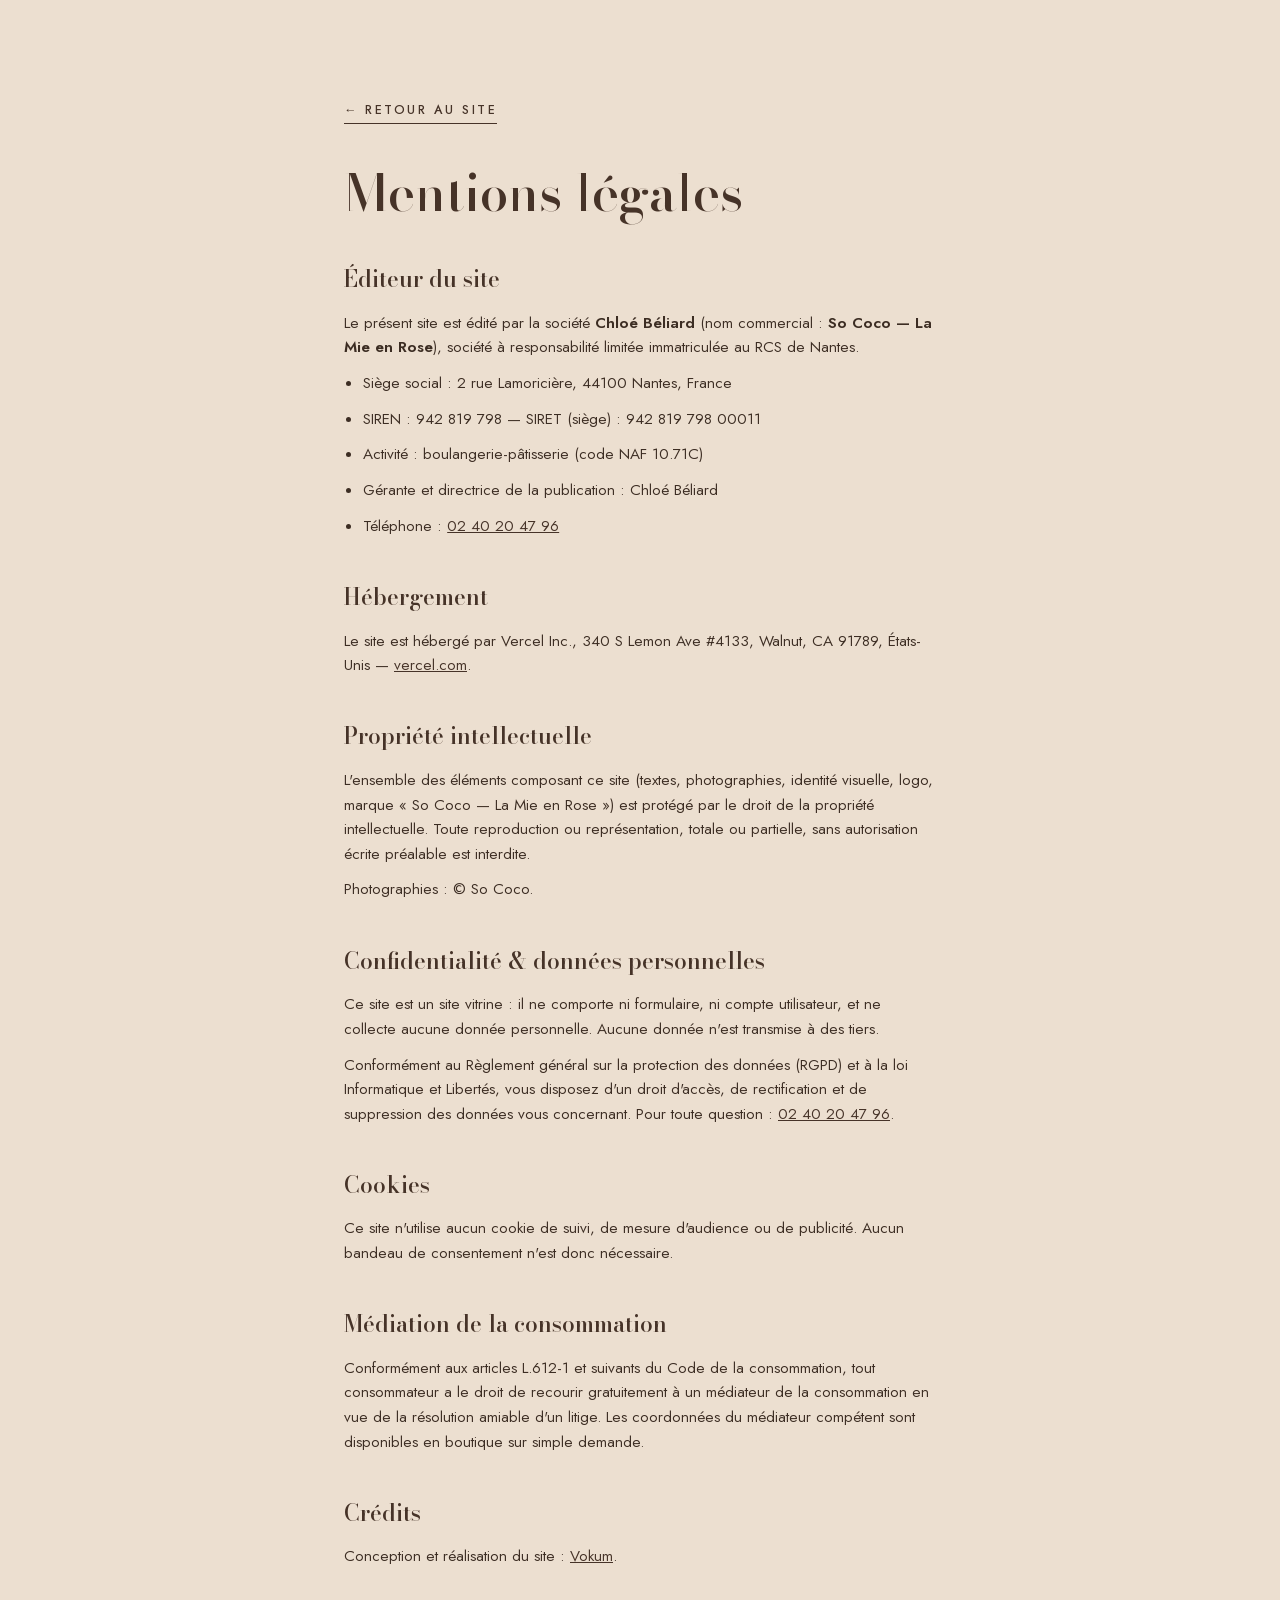
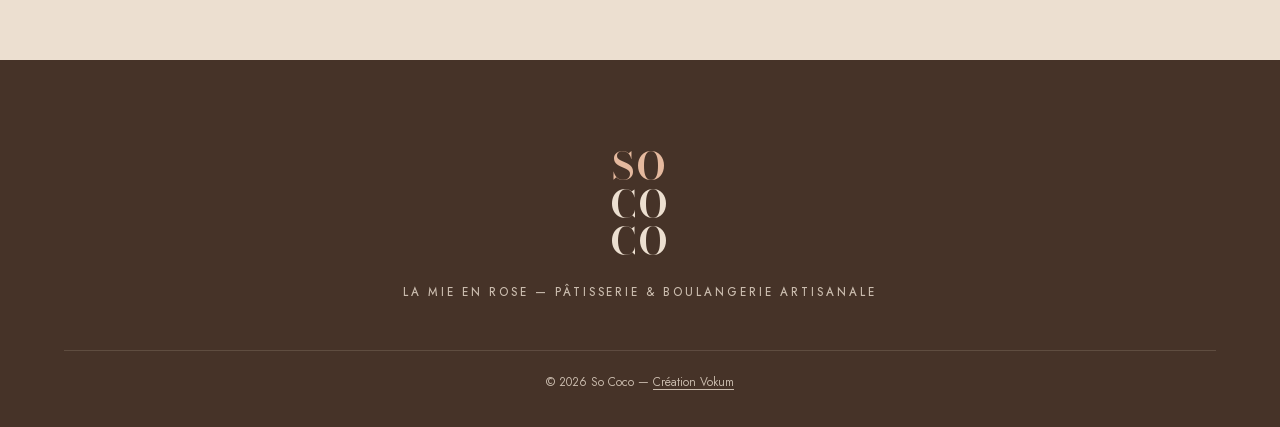
==== mentions-legales.html @ ea635552 "Site So Coco — La Mie en Rose : DA « Le mur en rose », mobile-first, animation d'ouverture, mentions" ====
<!DOCTYPE html>
<html lang="fr">
<head>
  <meta charset="UTF-8">
  <meta name="viewport" content="width=device-width, initial-scale=1.0">
  <title>Mentions légales — So Coco, Nantes</title>
  <meta name="description" content="Mentions légales, politique de confidentialité et cookies du site So Coco — La Mie en Rose, Nantes.">
  <meta name="robots" content="noindex">
  <meta name="theme-color" content="#ecdfd0">
  <link rel="icon" href="data:image/svg+xml,<svg xmlns='http://www.w3.org/2000/svg' viewBox='0 0 100 100'><rect width='100' height='100' rx='18' fill='%23ecdfd0'/><text x='50' y='68' font-size='52' text-anchor='middle' font-family='Georgia,serif' fill='%23463328'>S</text></svg>">
  <link rel="stylesheet" href="assets/css/base.css">
  <link rel="stylesheet" href="assets/css/ui/site-footer.css">
  <style>
    .legal {
      max-width: 720px;
      margin: 0 auto;
      padding: clamp(3.5rem, 10vw, 6rem) var(--pad) clamp(3.5rem, 9vw, 5rem);
    }
    .legal__back {
      display: inline-block;
      font-size: 0.78rem;
      font-weight: 480;
      letter-spacing: 0.2em;
      text-transform: uppercase;
      text-decoration: none;
      margin-bottom: 2.5rem;
      border-bottom: 1px solid currentColor;
      padding-bottom: 2px;
    }
    .legal h1 {
      font-family: var(--f-display);
      font-weight: 520;
      font-size: clamp(2rem, 7vw, 3.2rem);
      line-height: 1.1;
      color: var(--brun);
      margin-bottom: 2.5rem;
    }
    .legal h2 {
      font-family: var(--f-display);
      font-weight: 540;
      font-size: 1.4rem;
      color: var(--brun);
      margin: 2.6rem 0 0.8rem;
    }
    .legal p, .legal li { font-size: 0.96rem; margin-bottom: 0.7rem; }
    .legal ul { list-style: disc; padding-left: 1.2rem; }
    .legal a { color: var(--brun); }
  </style>
</head>
<body>

  <main class="legal">
    <a class="legal__back" href="index.html">← Retour au site</a>
    <h1>Mentions légales</h1>

    <h2>Éditeur du site</h2>
    <p>Le présent site est édité par la société <strong>Chloé Béliard</strong> (nom commercial : <strong>So Coco — La Mie en Rose</strong>), société à responsabilité limitée immatriculée au RCS de Nantes.</p>
    <ul>
      <li>Siège social : 2 rue Lamoricière, 44100 Nantes, France</li>
      <li>SIREN : 942 819 798 — SIRET (siège) : 942 819 798 00011</li>
      <li>Activité : boulangerie-pâtisserie (code NAF 10.71C)</li>
      <li>Gérante et directrice de la publication : Chloé Béliard</li>
      <li>Téléphone : <a href="tel:+33240204796">02 40 20 47 96</a></li>
    </ul>

    <h2>Hébergement</h2>
    <p>Le site est hébergé par Vercel Inc., 340 S Lemon Ave #4133, Walnut, CA 91789, États-Unis — <a href="https://vercel.com" target="_blank" rel="noopener">vercel.com</a>.</p>

    <h2>Propriété intellectuelle</h2>
    <p>L'ensemble des éléments composant ce site (textes, photographies, identité visuelle, logo, marque « So Coco — La Mie en Rose ») est protégé par le droit de la propriété intellectuelle. Toute reproduction ou représentation, totale ou partielle, sans autorisation écrite préalable est interdite.</p>
    <p>Photographies : © So Coco.</p>

    <h2 id="confidentialite">Confidentialité &amp; données personnelles</h2>
    <p>Ce site est un site vitrine : il ne comporte ni formulaire, ni compte utilisateur, et ne collecte aucune donnée personnelle. Aucune donnée n'est transmise à des tiers.</p>
    <p>Conformément au Règlement général sur la protection des données (RGPD) et à la loi Informatique et Libertés, vous disposez d'un droit d'accès, de rectification et de suppression des données vous concernant. Pour toute question : <a href="tel:+33240204796">02 40 20 47 96</a>.</p>

    <h2>Cookies</h2>
    <p>Ce site n'utilise aucun cookie de suivi, de mesure d'audience ou de publicité. Aucun bandeau de consentement n'est donc nécessaire.</p>

    <h2>Médiation de la consommation</h2>
    <p>Conformément aux articles L.612-1 et suivants du Code de la consommation, tout consommateur a le droit de recourir gratuitement à un médiateur de la consommation en vue de la résolution amiable d'un litige. Les coordonnées du médiateur compétent sont disponibles en boutique sur simple demande.</p>

    <h2>Crédits</h2>
    <p>Conception et réalisation du site : <a href="https://vokumagency.com" target="_blank" rel="noopener">Vokum</a>.</p>
  </main>

  <footer class="site-footer">
    <div class="site-footer__inner">
      <p class="site-footer__mark" aria-label="So Coco">
        <span aria-hidden="true">SO</span>
        <span aria-hidden="true">CO</span>
        <span aria-hidden="true">CO</span>
      </p>
      <p class="site-footer__tag">La Mie en Rose — Pâtisserie &amp; Boulangerie artisanale</p>
      <p class="site-footer__credit">© 2026 So Coco — <a href="https://vokumagency.com" target="_blank" rel="noopener">Création Vokum</a></p>
    </div>
  </footer>

</body>
</html>
---- assets/css/base.css ----
/* =========================================================================
   SO COCO — base : fontes, tokens, reset, motion system, utilitaires
   DA « Le mur en rose » — le site est la façade : crème en haut, rose en bas.
   ========================================================================= */

/* ---------- Fontes (self-host, latin, variable) ---------- */
@font-face {
  font-family: 'Bodoni Moda';
  src: url('../fonts/bodoni-moda.woff2') format('woff2');
  font-weight: 400 800;
  font-style: normal;
  font-display: swap;
}
@font-face {
  font-family: 'Bodoni Moda';
  src: url('../fonts/bodoni-moda-italic.woff2') format('woff2');
  font-weight: 400 800;
  font-style: italic;
  font-display: swap;
}
@font-face {
  font-family: 'Jost';
  src: url('../fonts/jost.woff2') format('woff2');
  font-weight: 300 600;
  font-style: normal;
  font-display: swap;
}

/* ---------- Tokens ---------- */
:root {
  /* Palette relevée sur l'enseigne et la façade */
  --creme:      #ecdfd0;   /* mur haut */
  --panneau:    #f6efe5;   /* panneau d'enseigne */
  --rose:       #d9a181;   /* soubassement / lettres SO */
  --rose-clair: #e5b99e;
  --rose-pale:  #f0d6c3;
  --brun:       #463328;   /* lettres CO CO, réglette */
  --brun-doux:  #6d5645;
  --kraft:      #c79d72;
  --encre:      #3c2d23;   /* texte courant sur crème */
  --creme-sur-rose: #f8f1e7;

  --f-display: 'Bodoni Moda', 'Didot', Georgia, serif;
  --f-sans: 'Jost', 'Futura', 'Avenir Next', sans-serif;

  /* Courbes & durées */
  --ease-out: cubic-bezier(0.16, 1, 0.3, 1);
  --ease-io:  cubic-bezier(0.65, 0, 0.35, 1);
  --dur-fast: 250ms;
  --dur-base: 600ms;
  --dur-slow: 950ms;
  --stagger-base: 550ms;
  --stagger-step: 350ms;

  --pad: clamp(20px, 5vw, 72px);
  --radius: 8px;
}

@media (max-width: 768px) {
  :root {
    --dur-base: 450ms; --dur-slow: 700ms;
    --stagger-base: 350ms; --stagger-step: 200ms;
  }
}

/* ---------- Reset ---------- */
*, *::before, *::after { box-sizing: border-box; margin: 0; padding: 0; }
html { scroll-behavior: smooth; }
body {
  font-family: var(--f-sans);
  font-weight: 380;
  color: var(--encre);
  background: var(--creme);
  line-height: 1.6;
  -webkit-font-smoothing: antialiased;
  overflow-x: clip;
}
img { display: block; max-width: 100%; height: auto; }
a { color: inherit; }
ol, ul { list-style: none; }
figure { margin: 0; }

::selection { background: var(--rose); color: var(--creme-sur-rose); }

/* ---------- Utilitaires DA ---------- */

/* Kicker — étiquette Jost espacée, comme « PÂTISSERIE BOULANGERIE » */
.kicker {
  font-family: var(--f-sans);
  font-weight: 500;
  font-size: 0.72rem;
  letter-spacing: 0.34em;
  text-transform: uppercase;
  color: var(--brun-doux);
}
.kicker--creme { color: var(--creme-sur-rose); opacity: 0.85; }

/* Cadre photo — rectangle coins doux, jamais d'arche, jamais de scale */
.frame {
  display: block;
  border-radius: var(--radius);
  overflow: hidden;
  background: var(--rose-pale);
}
.frame img { width: 100%; --radius: 0px; }

figcaption {
  font-size: 0.72rem;
  letter-spacing: 0.16em;
  text-transform: uppercase;
  font-weight: 450;
  margin-top: 0.8rem;
  opacity: 0.75;
}

/* Réglette lumineuse — la barre brune au-dessus des panneaux accrochés */
.reglette {
  display: block;
  width: 38%;
  max-width: 190px;
  height: 9px;
  border-radius: 3px;
  background: linear-gradient(180deg, var(--brun) 0%, #5a4433 100%);
  margin: 0 auto 14px;
  position: relative;
}
.reglette::after {
  content: '';
  position: absolute;
  left: 6%; right: 6%; top: 100%;
  height: 46px;
  background: radial-gradient(60% 100% at 50% 0%, rgba(255, 244, 224, 0.55), transparent 75%);
  pointer-events: none;
}

/* Bouton ligne — texte + filet qui glisse */
.btn-ligne {
  display: inline-block;
  font-weight: 480;
  font-size: 0.85rem;
  letter-spacing: 0.14em;
  text-transform: uppercase;
  text-decoration: none;
  padding-bottom: 3px;
  background: linear-gradient(currentColor, currentColor) no-repeat 0 100% / 100% 1px;
  transition: background-size var(--dur-fast) var(--ease-io);
}
.btn-ligne:hover { background-size: 34% 1px; }

/* =========================================================================
   MOTION SYSTEM — délais composables, animations paused → running
   ========================================================================= */

[data-module-delay] { --module-delay: 0ms; }
[data-reveal], [data-split] {
  --column-delay: 0ms;
  --self-delay: 0ms;
  --local-offset: 0ms;
  --index: 0;
  --stagger: 0ms;
  --delay: calc(
    var(--module-delay, 0ms) + var(--column-delay) + var(--self-delay)
    + var(--index) * var(--stagger) + var(--local-offset)
  );
}

[data-module-delay] > [data-reveal]:nth-child(2) { --self-delay: 90ms; }
[data-module-delay] > [data-reveal]:nth-child(3) { --self-delay: 180ms; }
[data-module-delay] > [data-reveal]:nth-child(4) { --self-delay: 270ms; }
[data-module-delay] > [data-reveal]:nth-child(5) { --self-delay: 360ms; }
[data-module-delay] > [data-reveal]:nth-child(6) { --self-delay: 450ms; }

@keyframes v-fade      { from { opacity: 0; } }
@keyframes v-translate { from { translate: var(--tx, 0px) var(--ty, 0px); } }
@keyframes v-scaleX    { from { scale: var(--sx, 1) 1; } }
@keyframes v-clip {
  from { clip-path: inset(var(--top, 0%) var(--right, 0%) var(--bottom, 0%) var(--left, 0%) round var(--clip-radius, 0px)); }
  to   { clip-path: inset(0% 0% 0% 0% round var(--clip-radius, 0px)); }
}

/* Reveal par défaut : translation + fondu */
html.--js-inview-enabled [data-reveal]:not([data-reveal="mask"]):not([data-reveal="clip"]):not([data-reveal="line"]) {
  --ty: 1.5rem;
  animation:
    v-translate var(--dur-base, 600ms) var(--ease-out, ease) var(--delay, 0ms) backwards,
    v-fade      var(--dur-base, 600ms) linear               var(--delay, 0ms) backwards;
  animation-play-state: paused, paused;
}
html.--js-inview-enabled [data-reveal]:not([data-reveal="mask"]):not([data-reveal="clip"]):not([data-reveal="line"]).is-inview {
  animation-play-state: running, running;
}

/* Masque overflow — le parent masque, l'enfant monte */
html.--js-inview-enabled [data-reveal="mask"] { overflow: hidden; }
html.--js-inview-enabled [data-reveal="mask"] > * {
  display: block;
  --ty: 105%;
  animation: v-translate var(--dur-slow, 950ms) var(--ease-out, ease) var(--delay, 0ms) backwards;
  animation-play-state: paused;
}
html.--js-inview-enabled [data-reveal="mask"].is-inview > * { animation-play-state: running; }

/* Clip — révéler une image sans scale. Par défaut : du haut vers le bas,
   comme la lumière d'une réglette qui balaie le panneau. */
html.--js-inview-enabled [data-reveal="clip"] {
  --top: 0%; --right: 0%; --bottom: 100%; --left: 0%;
  animation: v-clip var(--dur-slow, 950ms) var(--ease-out, ease) var(--delay, 0ms) backwards;
  animation-play-state: paused;
}
html.--js-inview-enabled [data-reveal="clip"].is-inview { animation-play-state: running; }

/* Filet qui s'étire */
html.--js-inview-enabled [data-reveal="line"] {
  --sx: 0;
  transform-origin: center;
  animation:
    v-scaleX var(--dur-slow, 950ms) var(--ease-out, ease) var(--delay, 0ms) backwards,
    v-fade   var(--dur-base, 600ms) linear               var(--delay, 0ms) backwards;
  animation-play-state: paused, paused;
}
html.--js-inview-enabled [data-reveal="line"].is-inview { animation-play-state: running, running; }

/* Stagger typographique par mot */
.word { display: inline-block; overflow: hidden; vertical-align: top; }
.word__inner { display: inline-block; }
html.--js-inview-enabled [data-split] .word__inner {
  --ty: 112%;
  animation: v-translate var(--dur-slow, 950ms) var(--ease-out, ease)
             calc(var(--delay, 0ms) + var(--word-index, 0) * var(--word-stagger, 60ms)) backwards;
  animation-play-state: paused;
}
html.--js-inview-enabled [data-split].is-inview .word__inner { animation-play-state: running; }

/* ---------- Accessibilité ---------- */
@media (prefers-reduced-motion: reduce) {
  *, *::before, *::after {
    animation-duration: 0.01ms !important;
    animation-iteration-count: 1 !important;
    transition-duration: 0.01ms !important;
    scroll-behavior: auto !important;
  }
  html [data-reveal],
  html [data-reveal] > *,
  html [data-split] .word__inner {
    animation: none !important;
    opacity: 1 !important;
    translate: none !important;
    clip-path: none !important;
  }
}
---- assets/css/ui/site-footer.css ----
/* Footer — le bois sombre de la réglette */
.site-footer {
  background: var(--brun);
  color: var(--creme);
  padding: clamp(3.5rem, 9vw, 5.5rem) var(--pad) 2.2rem;
}

.site-footer__inner {
  max-width: 1200px;
  margin: 0 auto;
  display: grid;
  justify-items: center;
  text-align: center;
  gap: 1.4rem;
}

.site-footer__mark {
  font-family: var(--f-display);
  font-weight: 560;
  font-size: 2.4rem;
  line-height: 0.98;
  letter-spacing: 0.05em;
}
.site-footer__mark span { display: block; }
.site-footer__mark span:first-child { color: var(--rose-clair); }

.site-footer__tag {
  font-size: 0.72rem;
  font-weight: 450;
  letter-spacing: 0.26em;
  text-transform: uppercase;
  opacity: 0.8;
}

.site-footer__nav {
  display: flex;
  flex-wrap: wrap;
  justify-content: center;
  gap: 1.4rem 2rem;
  margin-top: 0.6rem;
}
.site-footer__nav a {
  font-size: 0.82rem;
  font-weight: 460;
  letter-spacing: 0.16em;
  text-transform: uppercase;
  text-decoration: none;
  background: linear-gradient(currentColor, currentColor) no-repeat 0 100% / 0 1px;
  padding-bottom: 3px;
  transition: background-size var(--dur-fast) var(--ease-io);
}
.site-footer__nav a:hover { background-size: 100% 1px; }

.site-footer__legal {
  display: flex;
  flex-wrap: wrap;
  justify-content: center;
  gap: 1rem 1.8rem;
}
.site-footer__legal a {
  font-size: 0.75rem;
  opacity: 0.75;
  text-decoration: underline;
  text-underline-offset: 3px;
  transition: opacity var(--dur-fast) linear;
}
.site-footer__legal a:hover { opacity: 1; }

.site-footer__credit {
  margin-top: 1.6rem;
  padding-top: 1.4rem;
  width: 100%;
  border-top: 1px solid rgba(236, 223, 208, 0.18);
  font-size: 0.75rem;
  opacity: 0.8;
}
.site-footer__credit a {
  text-decoration: underline;
  text-underline-offset: 3px;
}
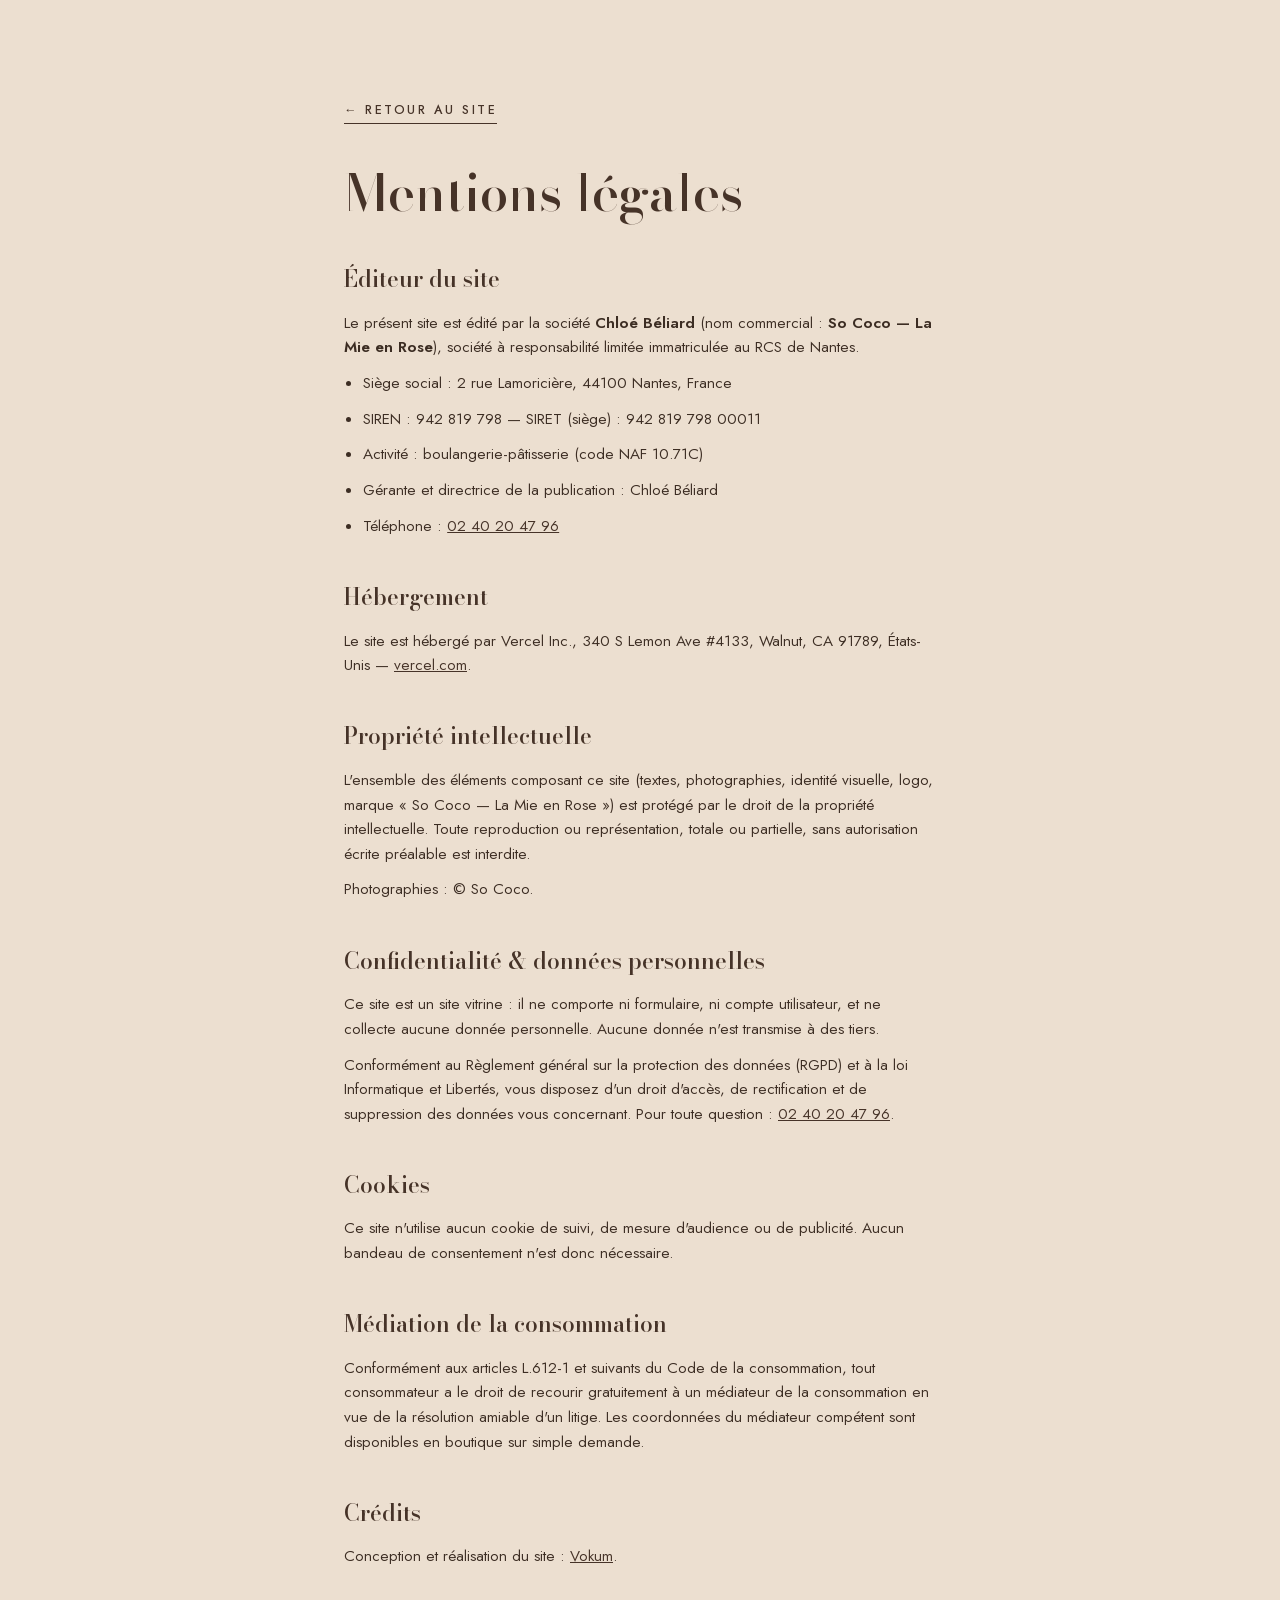
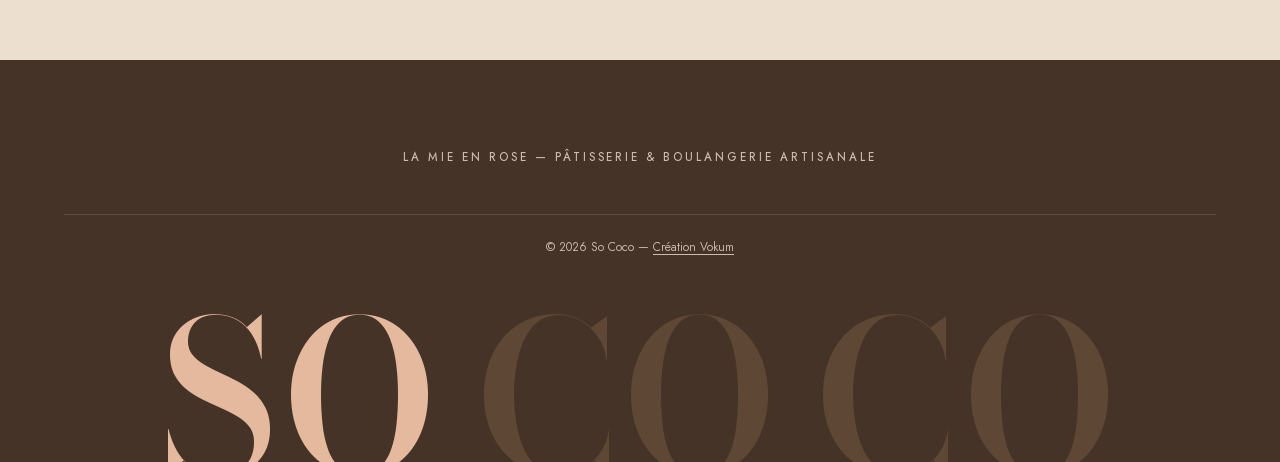
==== commit 8b1c8521: "V2 — même DA, composition élevée : cimaise traversante, viewer sticky des douceurs, watermark hero, " ====
--- a/mentions-legales.html
+++ b/mentions-legales.html
@@ -86,14 +86,14 @@
 
   <footer class="site-footer">
     <div class="site-footer__inner">
-      <p class="site-footer__mark" aria-label="So Coco">
-        <span aria-hidden="true">SO</span>
-        <span aria-hidden="true">CO</span>
-        <span aria-hidden="true">CO</span>
-      </p>
       <p class="site-footer__tag">La Mie en Rose — Pâtisserie &amp; Boulangerie artisanale</p>
       <p class="site-footer__credit">© 2026 So Coco — <a href="https://vokumagency.com" target="_blank" rel="noopener">Création Vokum</a></p>
     </div>
+    <p class="site-footer__mark" aria-label="So Coco">
+      <span aria-hidden="true">SO</span>
+      <span aria-hidden="true">CO</span>
+      <span aria-hidden="true">CO</span>
+    </p>
   </footer>
 
 </body>
--- a/assets/css/base.css
+++ b/assets/css/base.css
@@ -223,6 +223,9 @@
 /* Stagger typographique par mot */
 .word { display: inline-block; overflow: hidden; vertical-align: top; }
 .word__inner { display: inline-block; }
+.word--i { font-style: italic; }
+/* Le mot italique prend le rose sur les murs crème */
+.maison__title .word--i, .boutique__title .word--i { color: var(--rose); }
 html.--js-inview-enabled [data-split] .word__inner {
   --ty: 112%;
   animation: v-translate var(--dur-slow, 950ms) var(--ease-out, ease)
--- a/assets/css/ui/site-footer.css
+++ b/assets/css/ui/site-footer.css
@@ -1,8 +1,9 @@
-/* Footer — le bois sombre de la réglette */
+/* Footer — le bois sombre de la réglette, signé d'un wordmark géant rogné */
 .site-footer {
   background: var(--brun);
   color: var(--creme);
-  padding: clamp(3.5rem, 9vw, 5.5rem) var(--pad) 2.2rem;
+  padding: clamp(3.5rem, 9vw, 5.5rem) var(--pad) 0;
+  overflow: hidden;
 }
 
 .site-footer__inner {
@@ -15,13 +16,19 @@
 }
 
 .site-footer__mark {
+  display: flex;
+  justify-content: center;
+  gap: 0.16em;
   font-family: var(--f-display);
   font-weight: 560;
-  font-size: 2.4rem;
-  line-height: 0.98;
-  letter-spacing: 0.05em;
+  font-size: clamp(4.2rem, 17vw, 13rem);
+  line-height: 0.74;
+  letter-spacing: 0.02em;
+  margin-top: clamp(2.2rem, 6vw, 4rem);
+  margin-bottom: -0.06em;
+  color: #5e4835;
+  user-select: none;
 }
-.site-footer__mark span { display: block; }
 .site-footer__mark span:first-child { color: var(--rose-clair); }
 
 .site-footer__tag {
